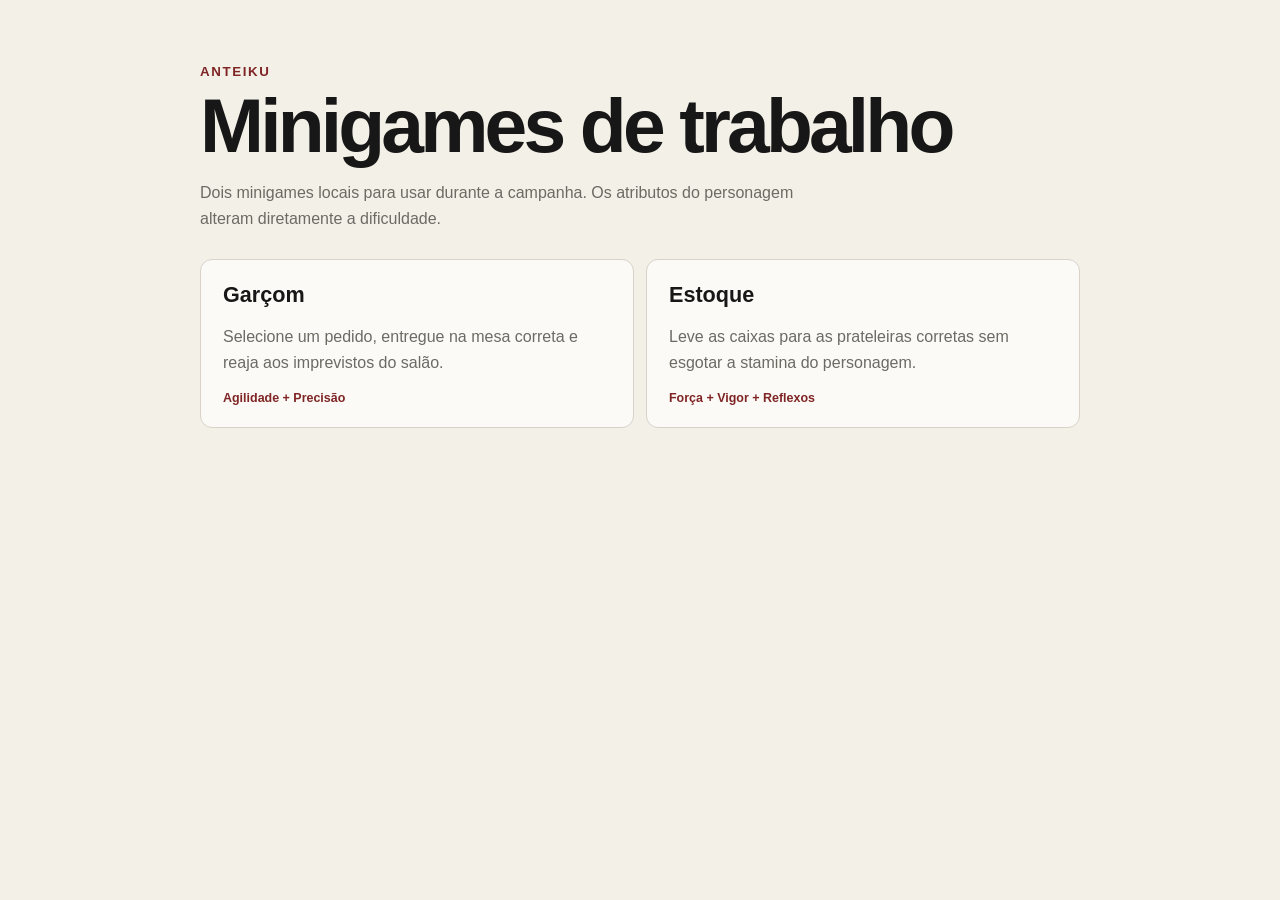
==== index.html @ 67908016 "Add files via upload" ====
<!doctype html>
<html lang="pt-BR">
<head>
<meta charset="utf-8">
<meta name="viewport" content="width=device-width,initial-scale=1">
<title>Anteiku — Minigames</title>
<style>
:root{--bg:#f3f0e8;--ink:#171717;--muted:#6d6a64;--line:#d8d2c8;--red:#7f2525;--panel:#fbfaf6}
*{box-sizing:border-box}
body{margin:0;background:var(--bg);color:var(--ink);font-family:Arial,Helvetica,sans-serif}
main{width:min(880px,calc(100% - 32px));margin:0 auto;padding:64px 0}
small{display:block;color:var(--red);font-weight:700;letter-spacing:.12em;text-transform:uppercase}
h1{font-size:clamp(2.3rem,6vw,4.8rem);line-height:.95;margin:10px 0 18px;letter-spacing:-.05em}
p{color:var(--muted);line-height:1.6;max-width:620px}
.grid{display:grid;grid-template-columns:1fr 1fr;gap:12px;margin-top:28px}
a{display:block;text-decoration:none;color:inherit;background:var(--panel);border:1px solid var(--line);padding:22px;border-radius:12px;transition:.15s}
a:hover{border-color:#9f9990;transform:translateY(-2px)}
h2{margin:0 0 8px;font-size:1.35rem}
.tag{margin-top:16px;color:var(--red);font-size:.78rem;font-weight:700}
@media(max-width:640px){main{padding:32px 0}.grid{grid-template-columns:1fr}}
</style>
</head>
<body>
<main>
<small>Anteiku</small>
<h1>Minigames de trabalho</h1>
<p>Dois minigames locais para usar durante a campanha. Os atributos do personagem alteram diretamente a dificuldade.</p>
<div class="grid">
<a href="garcom.html">
<h2>Garçom</h2>
<p>Selecione um pedido, entregue na mesa correta e reaja aos imprevistos do salão.</p>
<div class="tag">Agilidade + Precisão</div>
</a>
<a href="estoque.html">
<h2>Estoque</h2>
<p>Leve as caixas para as prateleiras corretas sem esgotar a stamina do personagem.</p>
<div class="tag">Força + Vigor + Reflexos</div>
</a>
</div>
</main>
</body>
</html>
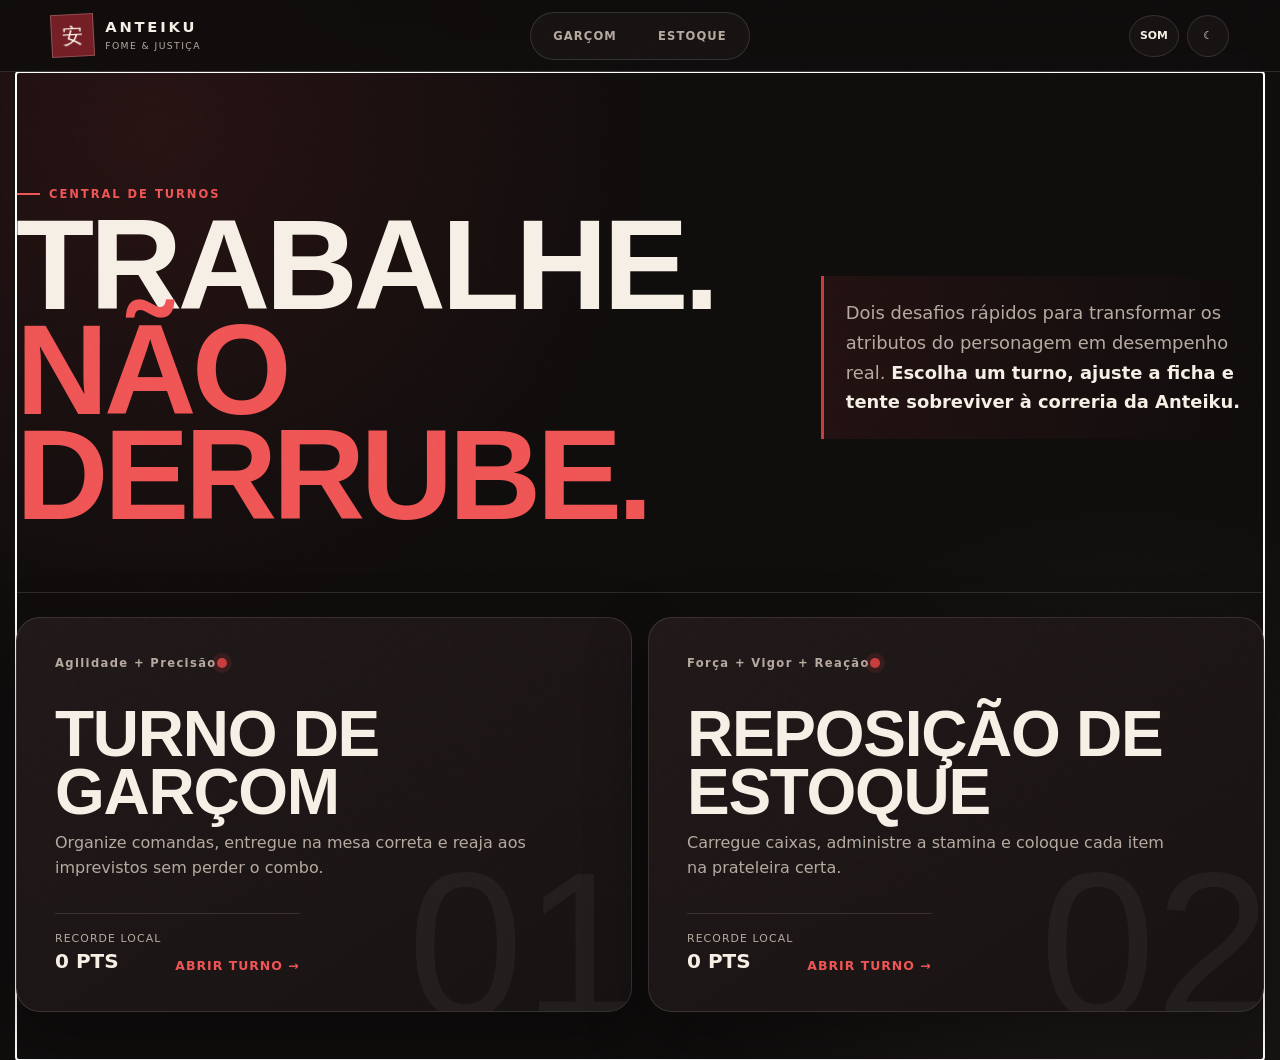
==== commit 34a8229c: "Add files via upload" ====
--- a/index.html
+++ b/index.html
@@ -1,42 +1,41 @@
 <!doctype html>
-<html lang="pt-BR">
+<html lang="pt-BR" data-theme="dark">
 <head>
-<meta charset="utf-8">
-<meta name="viewport" content="width=device-width,initial-scale=1">
-<title>Anteiku — Minigames</title>
-<style>
-:root{--bg:#f3f0e8;--ink:#171717;--muted:#6d6a64;--line:#d8d2c8;--red:#7f2525;--panel:#fbfaf6}
-*{box-sizing:border-box}
-body{margin:0;background:var(--bg);color:var(--ink);font-family:Arial,Helvetica,sans-serif}
-main{width:min(880px,calc(100% - 32px));margin:0 auto;padding:64px 0}
-small{display:block;color:var(--red);font-weight:700;letter-spacing:.12em;text-transform:uppercase}
-h1{font-size:clamp(2.3rem,6vw,4.8rem);line-height:.95;margin:10px 0 18px;letter-spacing:-.05em}
-p{color:var(--muted);line-height:1.6;max-width:620px}
-.grid{display:grid;grid-template-columns:1fr 1fr;gap:12px;margin-top:28px}
-a{display:block;text-decoration:none;color:inherit;background:var(--panel);border:1px solid var(--line);padding:22px;border-radius:12px;transition:.15s}
-a:hover{border-color:#9f9990;transform:translateY(-2px)}
-h2{margin:0 0 8px;font-size:1.35rem}
-.tag{margin-top:16px;color:var(--red);font-size:.78rem;font-weight:700}
-@media(max-width:640px){main{padding:32px 0}.grid{grid-template-columns:1fr}}
-</style>
+  <meta charset="utf-8">
+  <meta name="viewport" content="width=device-width, initial-scale=1, viewport-fit=cover">
+  <meta name="theme-color" content="#100d0d">
+  <meta name="description" content="Minigames da Anteiku para o RPG Fome e Justiça: Turno de Garçom e Reposição de Estoque.">
+  <title>Anteiku — Minigames | Fome e Justiça</title>
+  <link rel="stylesheet" href="./styles.css">
 </head>
 <body>
-<main>
-<small>Anteiku</small>
-<h1>Minigames de trabalho</h1>
-<p>Dois minigames locais para usar durante a campanha. Os atributos do personagem alteram diretamente a dificuldade.</p>
-<div class="grid">
-<a href="garcom.html">
-<h2>Garçom</h2>
-<p>Selecione um pedido, entregue na mesa correta e reaja aos imprevistos do salão.</p>
-<div class="tag">Agilidade + Precisão</div>
-</a>
-<a href="estoque.html">
-<h2>Estoque</h2>
-<p>Leve as caixas para as prateleiras corretas sem esgotar a stamina do personagem.</p>
-<div class="tag">Força + Vigor + Reflexos</div>
-</a>
-</div>
-</main>
+  <div class="grain" aria-hidden="true"></div>
+  <div class="app-shell">
+    <header class="topbar">
+      <button class="brand" type="button" data-action="go-lobby" aria-label="Voltar à central">
+        <span class="brand-mark" aria-hidden="true">安</span>
+        <span><b>ANTEIKU</b><small>FOME &amp; JUSTIÇA</small></span>
+      </button>
+
+      <nav class="game-nav" aria-label="Minigames">
+        <button type="button" data-view="waiter">GARÇOM</button>
+        <button type="button" data-view="stock">ESTOQUE</button>
+      </nav>
+
+      <div class="utility-actions">
+        <button class="icon-button" type="button" data-action="toggle-sound" aria-label="Ativar ou desativar som" title="Som">
+          <span data-sound-icon aria-hidden="true">SOM</span>
+        </button>
+        <button class="icon-button" type="button" data-action="toggle-theme" aria-label="Alternar tema" title="Alternar tema">
+          <span data-theme-icon aria-hidden="true">☾</span>
+        </button>
+      </div>
+    </header>
+
+    <main id="screen" tabindex="-1"></main>
+    <div id="modal-root"></div>
+    <div id="toast" class="toast" role="status" aria-live="polite"></div>
+  </div>
+  <script src="./app.js"></script>
 </body>
 </html>
--- a/styles.css
+++ b/styles.css
@@ -0,0 +1,826 @@
+:root {
+  color-scheme: dark;
+  --bg: #100d0d;
+  --bg-deep: #090707;
+  --panel: #181313;
+  --panel-2: #211919;
+  --panel-3: #2a2020;
+  --ink: #f5efe6;
+  --muted: #b6aaa0;
+  --faint: #7d716a;
+  --line: rgba(245, 239, 230, .13);
+  --line-strong: rgba(245, 239, 230, .24);
+  --red: #c83d3d;
+  --red-bright: #ef5555;
+  --red-dark: #741e25;
+  --cream: #e7d8c1;
+  --green: #5fb87a;
+  --amber: #e4ad58;
+  --blue: #69a7c7;
+  --shadow: 0 22px 60px rgba(0, 0, 0, .34);
+  --radius-lg: 24px;
+  --radius-md: 16px;
+  --radius-sm: 11px;
+}
+
+html[data-theme="light"] {
+  color-scheme: light;
+  --bg: #e9e2d7;
+  --bg-deep: #d9cfc0;
+  --panel: #f8f3eb;
+  --panel-2: #eee6da;
+  --panel-3: #e4d9ca;
+  --ink: #211a18;
+  --muted: #6d625b;
+  --faint: #91847b;
+  --line: rgba(40, 29, 25, .13);
+  --line-strong: rgba(40, 29, 25, .24);
+  --red: #a72e35;
+  --red-bright: #c83d45;
+  --red-dark: #6d1e25;
+  --cream: #5b463b;
+  --shadow: 0 22px 60px rgba(78, 58, 46, .16);
+}
+
+* { box-sizing: border-box; }
+
+html { min-height: 100%; background: var(--bg-deep); }
+
+body {
+  min-width: 300px;
+  min-height: 100vh;
+  margin: 0;
+  overflow-x: hidden;
+  background:
+    radial-gradient(circle at 12% 12%, rgba(200, 61, 61, .13), transparent 32rem),
+    radial-gradient(circle at 88% 86%, rgba(231, 216, 193, .06), transparent 27rem),
+    var(--bg);
+  color: var(--ink);
+  font-family: Inter, ui-sans-serif, system-ui, -apple-system, BlinkMacSystemFont, "Segoe UI", sans-serif;
+  -webkit-font-smoothing: antialiased;
+}
+
+button, input, select { font: inherit; }
+
+button { -webkit-tap-highlight-color: transparent; }
+
+button:focus-visible,
+input:focus-visible,
+select:focus-visible {
+  outline: 3px solid color-mix(in srgb, var(--red-bright) 72%, transparent);
+  outline-offset: 3px;
+}
+
+.grain {
+  position: fixed;
+  inset: 0;
+  pointer-events: none;
+  z-index: 20;
+  opacity: .15;
+  background-image: url("data:image/svg+xml,%3Csvg viewBox='0 0 180 180' xmlns='http://www.w3.org/2000/svg'%3E%3Cfilter id='n'%3E%3CfeTurbulence type='fractalNoise' baseFrequency='.9' numOctaves='3' stitchTiles='stitch'/%3E%3C/filter%3E%3Crect width='100%25' height='100%25' filter='url(%23n)' opacity='.22'/%3E%3C/svg%3E");
+  mix-blend-mode: soft-light;
+}
+
+.app-shell { min-height: 100vh; }
+
+.topbar {
+  position: sticky;
+  top: 0;
+  z-index: 15;
+  min-height: 72px;
+  display: grid;
+  grid-template-columns: 1fr auto 1fr;
+  align-items: center;
+  gap: 18px;
+  padding: 10px clamp(16px, 4vw, 54px);
+  border-bottom: 1px solid var(--line);
+  background: color-mix(in srgb, var(--bg) 87%, transparent);
+  backdrop-filter: blur(18px);
+}
+
+.brand {
+  justify-self: start;
+  display: inline-flex;
+  align-items: center;
+  gap: 11px;
+  padding: 0;
+  border: 0;
+  background: transparent;
+  color: var(--ink);
+  cursor: pointer;
+  text-align: left;
+}
+
+.brand-mark {
+  width: 43px;
+  height: 43px;
+  display: grid;
+  place-items: center;
+  border: 1px solid var(--line-strong);
+  background: var(--red-dark);
+  color: #fff7ee;
+  font-family: Georgia, serif;
+  font-size: 1.3rem;
+  transform: rotate(-3deg);
+}
+
+.brand b {
+  display: block;
+  font-size: .92rem;
+  line-height: 1;
+  letter-spacing: .19em;
+}
+
+.brand small {
+  display: block;
+  margin-top: 5px;
+  color: var(--muted);
+  font-size: .58rem;
+  letter-spacing: .15em;
+}
+
+.game-nav {
+  display: flex;
+  align-items: center;
+  gap: 5px;
+  padding: 4px;
+  border: 1px solid var(--line);
+  border-radius: 999px;
+  background: var(--panel);
+}
+
+.game-nav button {
+  min-height: 38px;
+  padding: 0 18px;
+  border: 0;
+  border-radius: 999px;
+  background: transparent;
+  color: var(--muted);
+  cursor: pointer;
+  font-size: .72rem;
+  font-weight: 850;
+  letter-spacing: .1em;
+}
+
+.game-nav button.active {
+  background: var(--red);
+  color: #fff;
+  box-shadow: 0 7px 20px rgba(168, 38, 47, .28);
+}
+
+.utility-actions {
+  justify-self: end;
+  display: flex;
+  gap: 8px;
+}
+
+.icon-button {
+  min-width: 42px;
+  height: 42px;
+  padding: 0 10px;
+  border: 1px solid var(--line);
+  border-radius: 50%;
+  background: var(--panel);
+  color: var(--ink);
+  cursor: pointer;
+  font-weight: 800;
+  font-size: .68rem;
+}
+
+#screen {
+  width: min(1440px, calc(100% - 32px));
+  margin: 0 auto;
+  padding: clamp(24px, 4vw, 58px) 0 calc(48px + env(safe-area-inset-bottom));
+}
+
+.eyebrow {
+  display: flex;
+  align-items: center;
+  gap: 9px;
+  margin: 0 0 12px;
+  color: var(--red-bright);
+  font-size: .72rem;
+  font-weight: 850;
+  letter-spacing: .17em;
+  text-transform: uppercase;
+}
+
+.eyebrow::before {
+  content: "";
+  width: 24px;
+  height: 2px;
+  background: currentColor;
+}
+
+.lobby-hero {
+  min-height: 34vh;
+  display: grid;
+  grid-template-columns: minmax(0, 1.15fr) minmax(280px, .7fr);
+  align-items: end;
+  gap: clamp(28px, 6vw, 96px);
+  padding: clamp(26px, 5vw, 70px) 0;
+  border-bottom: 1px solid var(--line);
+}
+
+.lobby-hero h1,
+.game-heading h1 {
+  margin: 0;
+  max-width: 900px;
+  font-family: Impact, Haettenschweiler, "Arial Narrow Bold", sans-serif;
+  font-size: clamp(3.2rem, 10vw, 8.7rem);
+  font-weight: 900;
+  line-height: .82;
+  letter-spacing: -.035em;
+  text-transform: uppercase;
+}
+
+.lobby-hero h1 span,
+.game-heading h1 span { color: var(--red-bright); }
+
+.hero-note {
+  align-self: center;
+  padding: 22px;
+  border-left: 3px solid var(--red);
+  background: linear-gradient(90deg, rgba(200, 61, 61, .1), transparent);
+}
+
+.hero-note p {
+  margin: 0;
+  color: var(--muted);
+  font-size: clamp(.96rem, 2vw, 1.12rem);
+  line-height: 1.65;
+}
+
+.hero-note b { color: var(--ink); }
+
+.game-picker {
+  display: grid;
+  grid-template-columns: repeat(2, minmax(0, 1fr));
+  gap: 16px;
+  padding-top: 24px;
+}
+
+.game-card {
+  position: relative;
+  min-height: 330px;
+  display: flex;
+  flex-direction: column;
+  justify-content: space-between;
+  overflow: hidden;
+  padding: clamp(22px, 3vw, 38px);
+  border: 1px solid var(--line);
+  border-radius: var(--radius-lg);
+  background: linear-gradient(145deg, var(--panel-2), var(--panel));
+  color: var(--ink);
+  cursor: pointer;
+  text-align: left;
+  box-shadow: var(--shadow);
+  transition: transform .25s ease, border-color .25s ease;
+}
+
+.game-card::after {
+  content: attr(data-number);
+  position: absolute;
+  right: -8px;
+  bottom: -38px;
+  color: color-mix(in srgb, var(--ink) 5%, transparent);
+  font-family: Impact, sans-serif;
+  font-size: 13rem;
+  line-height: 1;
+  pointer-events: none;
+}
+
+.game-card:hover { transform: translateY(-5px); border-color: var(--line-strong); }
+.game-card:active { transform: translateY(-1px) scale(.995); }
+.game-card > * { position: relative; z-index: 1; }
+
+.card-kicker {
+  display: flex;
+  justify-content: space-between;
+  align-items: center;
+  color: var(--muted);
+  font-size: .72rem;
+  font-weight: 800;
+  letter-spacing: .12em;
+}
+
+.card-kicker i {
+  width: 10px;
+  height: 10px;
+  border-radius: 50%;
+  background: var(--red);
+  box-shadow: 0 0 0 5px rgba(200, 61, 61, .14);
+}
+
+.game-card h2 {
+  margin: 36px 0 10px;
+  font-family: Impact, Haettenschweiler, "Arial Narrow Bold", sans-serif;
+  font-size: clamp(2.4rem, 5vw, 4.8rem);
+  line-height: .9;
+  letter-spacing: -.02em;
+  text-transform: uppercase;
+}
+
+.game-card p { max-width: 48ch; margin: 0; color: var(--muted); line-height: 1.55; }
+
+.card-footer {
+  display: flex;
+  justify-content: space-between;
+  align-items: end;
+  gap: 14px;
+  margin-top: 32px;
+  padding-top: 18px;
+  border-top: 1px solid var(--line);
+}
+
+.best-label { color: var(--muted); font-size: .68rem; letter-spacing: .1em; text-transform: uppercase; }
+.best-label b { display: block; margin-top: 4px; color: var(--ink); font-size: 1.25rem; letter-spacing: 0; }
+.enter-label { color: var(--red-bright); font-size: .78rem; font-weight: 850; letter-spacing: .08em; }
+
+.game-heading {
+  display: grid;
+  grid-template-columns: 1fr auto;
+  align-items: end;
+  gap: 24px;
+  margin-bottom: 24px;
+}
+
+.game-heading h1 { font-size: clamp(3rem, 7vw, 6rem); }
+.game-heading p { max-width: 68ch; margin: 16px 0 0; color: var(--muted); line-height: 1.55; }
+
+.game-layout {
+  display: grid;
+  grid-template-columns: minmax(250px, 310px) minmax(0, 1fr);
+  gap: 16px;
+  align-items: start;
+}
+
+.surface {
+  border: 1px solid var(--line);
+  border-radius: var(--radius-lg);
+  background: color-mix(in srgb, var(--panel) 94%, transparent);
+  box-shadow: var(--shadow);
+}
+
+.setup-panel {
+  position: sticky;
+  top: 88px;
+  overflow: hidden;
+}
+
+.panel-title {
+  display: flex;
+  justify-content: space-between;
+  align-items: center;
+  padding: 18px 20px;
+  border-bottom: 1px solid var(--line);
+}
+
+.panel-title h2 { margin: 0; font-size: .82rem; letter-spacing: .13em; text-transform: uppercase; }
+.panel-title small { color: var(--faint); font-size: .66rem; font-weight: 750; }
+
+.setup-body { padding: 18px; }
+
+.field + .field { margin-top: 18px; }
+
+.field-label {
+  display: flex;
+  justify-content: space-between;
+  align-items: center;
+  gap: 12px;
+  margin-bottom: 8px;
+  font-size: .8rem;
+  font-weight: 750;
+}
+
+.field-label output {
+  min-width: 31px;
+  padding: 3px 7px;
+  border-radius: 999px;
+  background: var(--panel-3);
+  color: var(--red-bright);
+  text-align: center;
+  font-size: .74rem;
+}
+
+input[type="range"] {
+  width: 100%;
+  height: 5px;
+  margin: 5px 0;
+  border-radius: 999px;
+  appearance: none;
+  background: var(--panel-3);
+  accent-color: var(--red);
+}
+
+input[type="range"]::-webkit-slider-thumb {
+  width: 22px;
+  height: 22px;
+  appearance: none;
+  border: 3px solid var(--panel);
+  border-radius: 50%;
+  background: var(--red-bright);
+  box-shadow: 0 0 0 1px var(--red);
+}
+
+input[type="range"]::-moz-range-thumb {
+  width: 17px;
+  height: 17px;
+  border: 3px solid var(--panel);
+  border-radius: 50%;
+  background: var(--red-bright);
+  box-shadow: 0 0 0 1px var(--red);
+}
+
+.field-help { margin: 4px 0 0; color: var(--faint); font-size: .7rem; line-height: 1.4; }
+
+.select-label { display: block; margin: 22px 0 8px; color: var(--muted); font-size: .68rem; font-weight: 800; letter-spacing: .1em; text-transform: uppercase; }
+
+select {
+  width: 100%;
+  min-height: 44px;
+  padding: 0 12px;
+  border: 1px solid var(--line);
+  border-radius: var(--radius-sm);
+  background: var(--panel-2);
+  color: var(--ink);
+}
+
+.impact-grid {
+  display: grid;
+  grid-template-columns: repeat(2, minmax(0, 1fr));
+  gap: 7px;
+  margin-top: 18px;
+}
+
+.impact {
+  min-width: 0;
+  padding: 10px;
+  border-radius: 10px;
+  background: var(--panel-2);
+}
+
+.impact span { display: block; overflow: hidden; color: var(--faint); font-size: .59rem; letter-spacing: .07em; text-overflow: ellipsis; text-transform: uppercase; white-space: nowrap; }
+.impact b { display: block; margin-top: 4px; font-size: .9rem; }
+
+.primary-actions {
+  display: grid;
+  grid-template-columns: 1fr auto;
+  gap: 8px;
+  margin-top: 18px;
+}
+
+.btn {
+  min-height: 48px;
+  padding: 0 17px;
+  border: 1px solid var(--line);
+  border-radius: var(--radius-sm);
+  background: var(--panel-2);
+  color: var(--ink);
+  cursor: pointer;
+  font-size: .75rem;
+  font-weight: 850;
+  letter-spacing: .065em;
+  text-transform: uppercase;
+  touch-action: manipulation;
+}
+
+.btn:hover { border-color: var(--line-strong); background: var(--panel-3); }
+.btn.primary { border-color: var(--red); background: var(--red); color: #fff; }
+.btn.primary:hover { background: var(--red-bright); }
+.btn.danger { color: var(--red-bright); }
+.btn:disabled { opacity: .44; cursor: not-allowed; }
+
+.tip {
+  margin: 16px 0 0;
+  padding: 12px;
+  border: 1px dashed var(--line-strong);
+  border-radius: 10px;
+  color: var(--muted);
+  font-size: .72rem;
+  line-height: 1.45;
+}
+
+.game-panel { min-width: 0; overflow: hidden; }
+
+.hud {
+  display: grid;
+  grid-template-columns: repeat(6, minmax(0, 1fr));
+  border-bottom: 1px solid var(--line);
+}
+
+.hud-cell {
+  min-width: 0;
+  padding: 14px 16px;
+  border-right: 1px solid var(--line);
+}
+
+.hud-cell:last-child { border-right: 0; }
+.hud-cell span { display: block; overflow: hidden; color: var(--faint); font-size: .6rem; font-weight: 750; letter-spacing: .08em; text-overflow: ellipsis; text-transform: uppercase; white-space: nowrap; }
+.hud-cell b { display: block; margin-top: 3px; overflow: hidden; font-size: clamp(.94rem, 2vw, 1.3rem); font-variant-numeric: tabular-nums; text-overflow: ellipsis; }
+.hud-cell.accent b { color: var(--red-bright); }
+
+.timer-track { height: 4px; background: var(--panel-3); }
+.timer-track i { display: block; width: 100%; height: 100%; background: linear-gradient(90deg, var(--red-dark), var(--red-bright)); transition: width .18s linear; }
+
+.board {
+  display: grid;
+  grid-template-columns: minmax(0, 1.1fr) minmax(280px, .9fr);
+  gap: 12px;
+  padding: 12px;
+}
+
+.zone {
+  min-width: 0;
+  min-height: 510px;
+  padding: 14px;
+  border: 1px solid var(--line);
+  border-radius: var(--radius-md);
+  background: color-mix(in srgb, var(--panel-2) 62%, transparent);
+}
+
+.zone-heading {
+  min-height: 34px;
+  display: flex;
+  justify-content: space-between;
+  align-items: baseline;
+  gap: 16px;
+  margin-bottom: 12px;
+}
+
+.zone-heading h3 { margin: 0; font-size: .84rem; letter-spacing: .08em; text-transform: uppercase; }
+.zone-heading span { color: var(--faint); font-size: .67rem; }
+
+.tickets, .crates { display: grid; grid-template-columns: repeat(2, minmax(0, 1fr)); gap: 8px; align-content: start; }
+
+.ticket,
+.crate {
+  position: relative;
+  min-width: 0;
+  min-height: 128px;
+  overflow: hidden;
+  padding: 14px;
+  border: 1px solid var(--line);
+  border-radius: 13px;
+  background: var(--panel);
+  color: var(--ink);
+  cursor: pointer;
+  text-align: left;
+  transition: border-color .16s ease, transform .16s ease, background .16s ease;
+  touch-action: manipulation;
+}
+
+.ticket:hover, .crate:hover { border-color: var(--line-strong); transform: translateY(-2px); }
+.ticket.selected, .crate.selected { border-color: var(--red-bright); background: color-mix(in srgb, var(--red-dark) 22%, var(--panel)); box-shadow: inset 0 0 0 1px var(--red); }
+.ticket.urgent { animation: urgent-pulse .7s ease-in-out infinite alternate; }
+
+.ticket-top, .crate-top { display: flex; justify-content: space-between; gap: 10px; color: var(--muted); font-size: .66rem; font-weight: 800; letter-spacing: .07em; text-transform: uppercase; }
+.ticket-top b { color: var(--red-bright); }
+.ticket-item, .crate-name { display: block; margin-top: 17px; font-size: 1.08rem; font-weight: 850; line-height: 1.12; }
+.ticket-meta, .crate-meta { display: flex; justify-content: space-between; gap: 8px; margin-top: 12px; color: var(--faint); font-size: .65rem; }
+
+.mini-track { position: absolute; right: 0; bottom: 0; left: 0; height: 5px; background: var(--panel-3); }
+.mini-track i { display: block; height: 100%; background: var(--red-bright); transition: width .1s linear; }
+
+.tables, .shelves { display: grid; grid-template-columns: repeat(2, minmax(0, 1fr)); gap: 8px; }
+
+.table-button,
+.shelf-button {
+  position: relative;
+  min-height: 105px;
+  padding: 14px;
+  border: 1px solid var(--line);
+  border-radius: 13px;
+  background: var(--panel);
+  color: var(--ink);
+  cursor: pointer;
+  text-align: left;
+  transition: background .16s ease, border-color .16s ease, transform .16s ease;
+  touch-action: manipulation;
+}
+
+.table-button:hover, .shelf-button:hover { border-color: var(--line-strong); transform: translateY(-2px); }
+.table-button.target, .shelf-button.target { border-color: var(--red-bright); background: color-mix(in srgb, var(--red-dark) 20%, var(--panel)); }
+.table-button b, .shelf-button b { display: block; font-size: .95rem; }
+.table-button small, .shelf-button small { display: block; margin-top: 6px; color: var(--faint); font-size: .67rem; line-height: 1.35; }
+.table-status { position: absolute; top: 12px; right: 12px; width: 8px; height: 8px; border-radius: 50%; background: var(--green); }
+.table-status.busy { background: var(--amber); box-shadow: 0 0 0 4px color-mix(in srgb, var(--amber) 13%, transparent); }
+
+.empty-state {
+  min-height: 180px;
+  display: grid;
+  place-items: center;
+  padding: 24px;
+  border: 1px dashed var(--line-strong);
+  border-radius: 13px;
+  color: var(--faint);
+  text-align: center;
+  font-size: .78rem;
+  line-height: 1.5;
+}
+
+.log {
+  margin-top: 12px;
+  padding-top: 10px;
+  border-top: 1px solid var(--line);
+}
+
+.log-title { display: flex; justify-content: space-between; color: var(--faint); font-size: .62rem; font-weight: 750; letter-spacing: .09em; text-transform: uppercase; }
+.log-list { max-height: 112px; overflow: auto; margin-top: 7px; scrollbar-width: thin; }
+.log-entry { display: flex; gap: 8px; padding: 4px 0; color: var(--muted); font-size: .68rem; line-height: 1.3; }
+.log-entry time { flex: 0 0 auto; color: var(--faint); font-variant-numeric: tabular-nums; }
+.log-entry.good strong { color: var(--green); }
+.log-entry.bad strong { color: var(--red-bright); }
+
+.stamina-wrap { margin-top: 12px; padding-top: 12px; border-top: 1px solid var(--line); }
+.stamina-label { display: flex; justify-content: space-between; gap: 12px; color: var(--muted); font-size: .68rem; }
+.stamina-label b { color: var(--ink); font-variant-numeric: tabular-nums; }
+.stamina-track { height: 8px; overflow: hidden; margin-top: 7px; border-radius: 999px; background: var(--panel-3); }
+.stamina-track i { display: block; height: 100%; border-radius: inherit; background: linear-gradient(90deg, var(--red), var(--amber)); transition: width .2s ease; }
+
+.pause-banner {
+  position: absolute;
+  inset: 0;
+  z-index: 5;
+  display: grid;
+  place-items: center;
+  padding: 20px;
+  border-radius: inherit;
+  background: color-mix(in srgb, var(--bg) 86%, transparent);
+  backdrop-filter: blur(10px);
+}
+
+.pause-card { text-align: center; }
+.pause-card strong { display: block; font-family: Impact, sans-serif; font-size: 3rem; letter-spacing: .04em; text-transform: uppercase; }
+.pause-card span { display: block; margin-top: 8px; color: var(--muted); }
+
+#modal-root:empty { display: none; }
+
+.modal-backdrop {
+  position: fixed;
+  inset: 0;
+  z-index: 40;
+  display: grid;
+  place-items: center;
+  padding: 18px;
+  background: rgba(7, 5, 5, .82);
+  backdrop-filter: blur(10px);
+}
+
+.modal {
+  width: min(560px, 100%);
+  max-height: min(820px, calc(100vh - 30px));
+  overflow: auto;
+  padding: clamp(22px, 5vw, 38px);
+  border: 1px solid var(--line-strong);
+  border-radius: var(--radius-lg);
+  background: var(--panel);
+  box-shadow: 0 30px 100px rgba(0, 0, 0, .55);
+  text-align: center;
+}
+
+.modal .eyebrow { justify-content: center; }
+.modal h2 { margin: 0; font-family: Impact, Haettenschweiler, "Arial Narrow Bold", sans-serif; font-size: clamp(2.5rem, 8vw, 4.8rem); line-height: .94; letter-spacing: -.02em; text-transform: uppercase; }
+.modal > p { margin: 14px auto 0; max-width: 44ch; color: var(--muted); line-height: 1.5; }
+.modal-actions { display: flex; justify-content: center; flex-wrap: wrap; gap: 8px; margin-top: 22px; }
+
+.qte-clock { height: 7px; overflow: hidden; margin: 20px 0; border-radius: 999px; background: var(--panel-3); }
+.qte-clock i { display: block; width: 100%; height: 100%; background: var(--red-bright); }
+
+.qte-answers { display: grid; grid-template-columns: repeat(2, 1fr); gap: 8px; }
+.qte-answer { min-height: 76px; }
+.qte-answer kbd { display: inline-grid; min-width: 24px; height: 24px; place-items: center; margin-right: 7px; border: 1px solid var(--line-strong); border-radius: 5px; background: var(--panel-3); color: var(--muted); font: inherit; font-size: .67rem; }
+
+.reaction-arena {
+  position: relative;
+  height: 250px;
+  overflow: hidden;
+  margin: 18px 0;
+  border: 1px solid var(--line);
+  border-radius: var(--radius-md);
+  background:
+    linear-gradient(var(--line) 1px, transparent 1px),
+    linear-gradient(90deg, var(--line) 1px, transparent 1px),
+    var(--panel-2);
+  background-size: 32px 32px;
+}
+
+.reaction-target {
+  position: absolute;
+  display: grid;
+  place-items: center;
+  padding: 0;
+  border: 3px solid #fff;
+  border-radius: 50%;
+  background: var(--red-bright);
+  color: #fff;
+  cursor: pointer;
+  font-weight: 950;
+  box-shadow: 0 0 0 8px rgba(239, 85, 85, .17), 0 12px 34px rgba(0, 0, 0, .3);
+  animation: target-beat .44s ease-in-out infinite alternate;
+  touch-action: manipulation;
+}
+
+.result-rank {
+  width: 120px;
+  height: 120px;
+  display: grid;
+  place-items: center;
+  margin: 20px auto;
+  border: 2px solid var(--red-bright);
+  border-radius: 50%;
+  background: color-mix(in srgb, var(--red-dark) 30%, var(--panel));
+  color: var(--red-bright);
+  font-family: Impact, sans-serif;
+  font-size: 4.2rem;
+  transform: rotate(-5deg);
+}
+
+.result-grid { display: grid; grid-template-columns: repeat(3, 1fr); gap: 8px; margin-top: 18px; }
+.result-grid div { padding: 12px 8px; border-radius: 11px; background: var(--panel-2); }
+.result-grid span { display: block; color: var(--faint); font-size: .58rem; letter-spacing: .08em; text-transform: uppercase; }
+.result-grid b { display: block; margin-top: 4px; font-size: 1.1rem; }
+
+.toast {
+  position: fixed;
+  right: 18px;
+  bottom: calc(18px + env(safe-area-inset-bottom));
+  z-index: 60;
+  max-width: min(360px, calc(100% - 36px));
+  padding: 12px 16px;
+  border: 1px solid var(--line-strong);
+  border-radius: 12px;
+  background: var(--ink);
+  color: var(--bg);
+  font-size: .76rem;
+  font-weight: 750;
+  box-shadow: var(--shadow);
+  opacity: 0;
+  pointer-events: none;
+  transform: translateY(12px);
+  transition: opacity .2s ease, transform .2s ease;
+}
+
+.toast.show { opacity: 1; transform: translateY(0); }
+
+@keyframes urgent-pulse {
+  to { border-color: var(--red-bright); box-shadow: 0 0 0 2px rgba(239, 85, 85, .11); }
+}
+
+@keyframes target-beat {
+  to { transform: scale(1.08); }
+}
+
+@media (max-width: 1050px) {
+  .topbar { grid-template-columns: 1fr auto; }
+  .game-nav { order: 3; grid-column: 1 / -1; justify-self: stretch; justify-content: center; }
+  .game-nav button { flex: 1; }
+  .game-layout { grid-template-columns: 1fr; }
+  .setup-panel { position: static; }
+  .setup-body { display: grid; grid-template-columns: minmax(280px, 1fr) minmax(260px, .8fr); gap: 18px 24px; }
+  .setup-controls { grid-row: span 2; }
+  .primary-actions { margin-top: 0; align-self: end; }
+  .tip { margin-top: 0; }
+}
+
+@media (max-width: 760px) {
+  #screen { width: min(100% - 20px, 680px); padding-top: 24px; }
+  .topbar { padding: 9px 12px; gap: 9px; }
+  .brand-mark { width: 38px; height: 38px; }
+  .brand b { font-size: .82rem; }
+  .brand small { font-size: .52rem; }
+  .lobby-hero { min-height: 0; grid-template-columns: 1fr; gap: 28px; padding: 34px 0; }
+  .hero-note { align-self: auto; }
+  .game-picker { grid-template-columns: 1fr; }
+  .game-card { min-height: 280px; }
+  .game-heading { grid-template-columns: 1fr; margin-bottom: 18px; }
+  .game-heading .btn { justify-self: start; }
+  .setup-body { display: block; }
+  .primary-actions { position: sticky; bottom: calc(8px + env(safe-area-inset-bottom)); z-index: 4; margin-top: 18px; padding: 8px; border: 1px solid var(--line); border-radius: 15px; background: color-mix(in srgb, var(--panel) 90%, transparent); backdrop-filter: blur(13px); }
+  .hud { grid-template-columns: repeat(3, 1fr); }
+  .hud-cell:nth-child(3) { border-right: 0; }
+  .hud-cell:nth-child(-n+3) { border-bottom: 1px solid var(--line); }
+  .board { grid-template-columns: 1fr; }
+  .zone { min-height: auto; }
+}
+
+@media (max-width: 480px) {
+  .utility-actions .icon-button:first-child { display: none; }
+  .game-nav button { padding: 0 10px; }
+  .lobby-hero h1 { font-size: clamp(3.15rem, 20vw, 5rem); }
+  .game-heading h1 { font-size: clamp(2.7rem, 17vw, 4.2rem); }
+  .game-card { padding: 22px; }
+  .game-card h2 { font-size: 2.9rem; }
+  .tickets, .crates { grid-template-columns: 1fr; }
+  .tables, .shelves { grid-template-columns: repeat(2, minmax(0, 1fr)); }
+  .table-button, .shelf-button { min-height: 96px; padding: 12px; }
+  .hud-cell { padding: 11px 10px; }
+  .qte-answers { grid-template-columns: 1fr; }
+  .qte-answer { min-height: 58px; }
+  .reaction-arena { height: 210px; }
+  .result-grid { grid-template-columns: 1fr 1fr; }
+}
+
+@media (prefers-reduced-motion: reduce) {
+  *, *::before, *::after { scroll-behavior: auto !important; animation-duration: .001ms !important; animation-iteration-count: 1 !important; transition-duration: .001ms !important; }
+}
